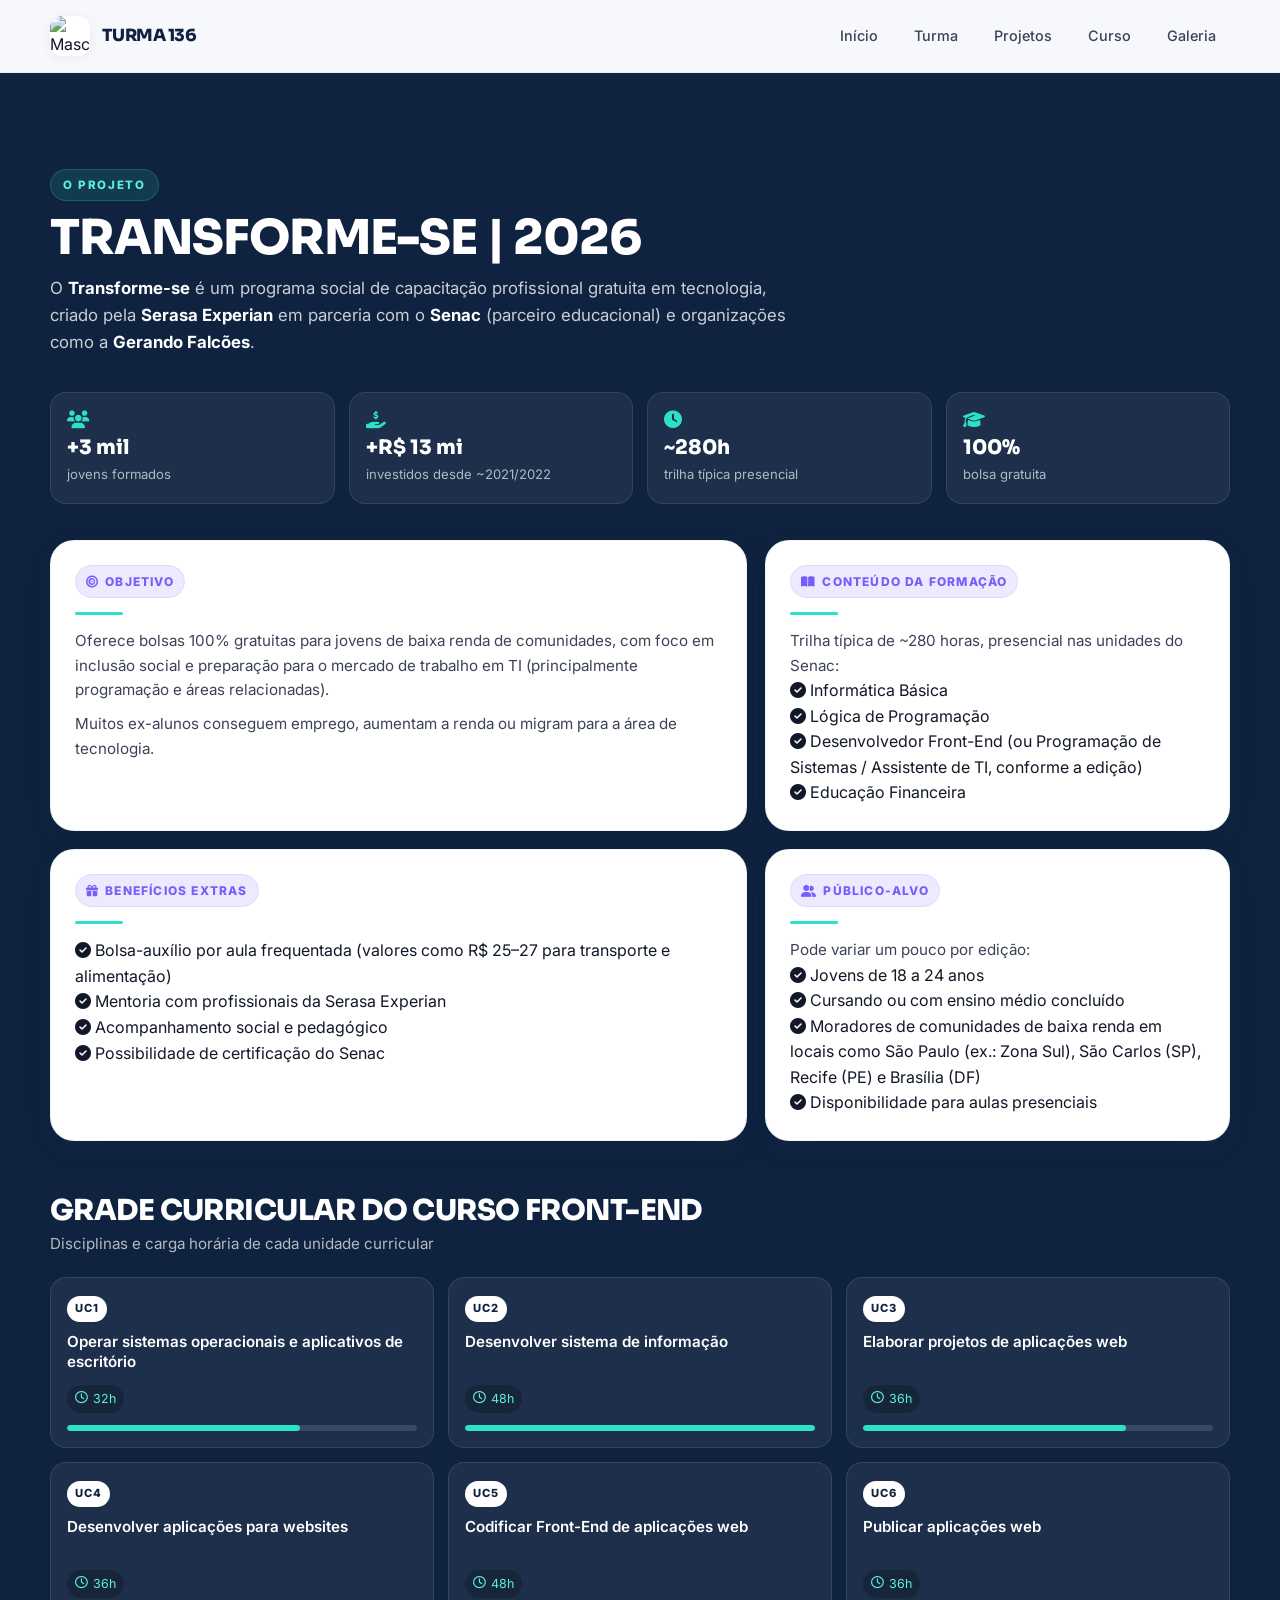
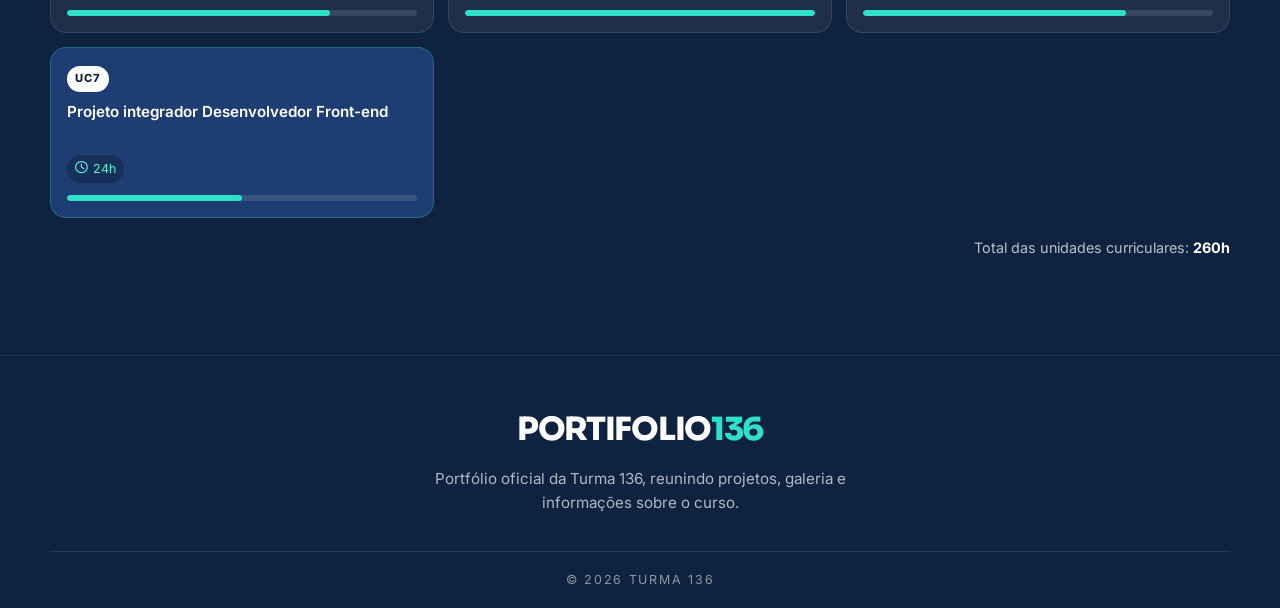
==== curso.html @ 9f175023 "Ajustando os html`s" ====
<!DOCTYPE html>
<html lang="pt-br">

<head>
  <meta charset="UTF-8">
  <meta name="viewport" content="width=device-width, initial-scale=1.0">
  <link rel="stylesheet" href="https://cdnjs.cloudflare.com/ajax/libs/font-awesome/6.4.0/css/all.min.css">
  <link rel="icon" type="image/png" href="assents/imagens/SharkImage.png">
  <link rel="stylesheet" href="style/style.css">
  <link rel="stylesheet" href="style/header.css">
  <link rel="stylesheet" href="style/curso.css">
  <link rel="stylesheet" href="style/footer.css">
  <title>Portfólio | Turma 136 - Curso</title>
</head>

<body>
  <header class="header">
    <div class="container nav">
      <a href="index.html" class="brand">
        <img src="assents/imagens/SharkImage.png" alt="Mascote Tubarão da turma">
        <div>
          <strong>Turma 136</strong>
        </div>
      </a>
      <nav>
        <a href="index.html">Início</a>
        <a href="turma.html">Turma</a>
        <a href="#projetos">Projetos</a>
        <a href="curso.html">Curso</a>
        <a href="galeria.html">Galeria</a>
      </nav>
    </div>
  </header>

  <main>

    <section id="curso" class="curso">
      <div class="curso-wrap">

        <div class="curso-header">
          <span class="curso-tag">O PROJETO</span>
          <h2 class="curso-titulo">Transforme-se | 2026</h2>
          <p class="curso-intro">
            O <strong>Transforme-se</strong> é um programa social de capacitação profissional gratuita em tecnologia,
            criado pela <strong>Serasa Experian</strong> em parceria com o <strong>Senac</strong> (parceiro
            educacional)
            e organizações como a <strong>Gerando Falcões</strong>.
          </p>
        </div>

        <!-- Números do programa -->
        <div class="curso-stats">
          <div class="stat-card">
            <i class="fa-solid fa-users"></i>
            <strong>+3 mil</strong>
            <span>jovens formados</span>
          </div>
          <div class="stat-card">
            <i class="fa-solid fa-hand-holding-dollar"></i>
            <strong>+R$ 13 mi</strong>
            <span>investidos desde ~2021/2022</span>
          </div>
          <div class="stat-card">
            <i class="fa-solid fa-clock"></i>
            <strong>~280h</strong>
            <span>trilha típica presencial</span>
          </div>
          <div class="stat-card">
            <i class="fa-solid fa-graduation-cap"></i>
            <strong>100%</strong>
            <span>bolsa gratuita</span>
          </div>
        </div>

        <!-- Características -->
        <div class="curso-info">

          <div class="info-card">
            <span class="info-tag"><i class="fa-solid fa-bullseye"></i> Objetivo</span>
            <div class="divider"></div>
            <p>
              Oferece bolsas 100% gratuitas para jovens de baixa renda de comunidades, com foco em inclusão social e
              preparação para o mercado de trabalho em TI (principalmente programação e áreas relacionadas).
            </p>
            <p>
              Muitos ex-alunos conseguem emprego, aumentam a renda ou migram para a área de tecnologia.
            </p>
          </div>

          <div class="info-card">
            <span class="info-tag"><i class="fa-solid fa-book-open"></i> Conteúdo da formação</span>
            <div class="divider"></div>
            <p>Trilha típica de ~280 horas, presencial nas unidades do Senac:</p>
            <ul class="info-list">
              <li><i class="fa-solid fa-circle-check"></i> Informática Básica</li>
              <li><i class="fa-solid fa-circle-check"></i> Lógica de Programação</li>
              <li><i class="fa-solid fa-circle-check"></i> Desenvolvedor Front-End (ou Programação de Sistemas /
                Assistente de TI, conforme a edição)</li>
              <li><i class="fa-solid fa-circle-check"></i> Educação Financeira</li>
            </ul>
          </div>

          <div class="info-card">
            <span class="info-tag"><i class="fa-solid fa-gift"></i> Benefícios extras</span>
            <div class="divider"></div>
            <ul class="info-list">
              <li><i class="fa-solid fa-circle-check"></i> Bolsa-auxílio por aula frequentada (valores como R$ 25–27
                para transporte e alimentação)</li>
              <li><i class="fa-solid fa-circle-check"></i> Mentoria com profissionais da Serasa Experian</li>
              <li><i class="fa-solid fa-circle-check"></i> Acompanhamento social e pedagógico</li>
              <li><i class="fa-solid fa-circle-check"></i> Possibilidade de certificação do Senac</li>
            </ul>
          </div>

          <div class="info-card">
            <span class="info-tag"><i class="fa-solid fa-user-group"></i> Público-alvo</span>
            <div class="divider"></div>
            <p>Pode variar um pouco por edição:</p>
            <ul class="info-list">
              <li><i class="fa-solid fa-circle-check"></i> Jovens de 18 a 24 anos</li>
              <li><i class="fa-solid fa-circle-check"></i> Cursando ou com ensino médio concluído</li>
              <li><i class="fa-solid fa-circle-check"></i> Moradores de comunidades de baixa renda em locais como São
                Paulo (ex.: Zona Sul), São Carlos (SP), Recife (PE) e Brasília (DF)</li>
              <li><i class="fa-solid fa-circle-check"></i> Disponibilidade para aulas presenciais</li>
            </ul>
          </div>

        </div>

        <!-- Grade curricular -->
        <h3 class="grade-titulo">Grade Curricular do Curso Front-End</h3>
        <p class="grade-sub">Disciplinas e carga horária de cada unidade curricular</p>

        <div class="grade-grid">
          <div class="uc-card">
            <span class="uc-num">UC1</span>
            <h4 class="uc-nome">Operar sistemas operacionais e aplicativos de escritório</h4>
            <div class="uc-horas"><i class="fa-regular fa-clock"></i> 32h</div>
            <div class="uc-barra"><span style="--w: 66.6%"></span></div>
          </div>

          <div class="uc-card">
            <span class="uc-num">UC2</span>
            <h4 class="uc-nome">Desenvolver sistema de informação</h4>
            <div class="uc-horas"><i class="fa-regular fa-clock"></i> 48h</div>
            <div class="uc-barra"><span style="--w: 100%"></span></div>
          </div>

          <div class="uc-card">
            <span class="uc-num">UC3</span>
            <h4 class="uc-nome">Elaborar projetos de aplicações web</h4>
            <div class="uc-horas"><i class="fa-regular fa-clock"></i> 36h</div>
            <div class="uc-barra"><span style="--w: 75%"></span></div>
          </div>

          <div class="uc-card">
            <span class="uc-num">UC4</span>
            <h4 class="uc-nome">Desenvolver aplicações para websites</h4>
            <div class="uc-horas"><i class="fa-regular fa-clock"></i> 36h</div>
            <div class="uc-barra"><span style="--w: 75%"></span></div>
          </div>

          <div class="uc-card">
            <span class="uc-num">UC5</span>
            <h4 class="uc-nome">Codificar Front-End de aplicações web</h4>
            <div class="uc-horas"><i class="fa-regular fa-clock"></i> 48h</div>
            <div class="uc-barra"><span style="--w: 100%"></span></div>
          </div>

          <div class="uc-card">
            <span class="uc-num">UC6</span>
            <h4 class="uc-nome">Publicar aplicações web</h4>
            <div class="uc-horas"><i class="fa-regular fa-clock"></i> 36h</div>
            <div class="uc-barra"><span style="--w: 75%"></span></div>
          </div>

          <div class="uc-card destaque">
            <span class="uc-num">UC7</span>
            <h4 class="uc-nome">Projeto integrador Desenvolvedor Front-end</h4>
            <div class="uc-horas"><i class="fa-regular fa-clock"></i> 24h</div>
            <div class="uc-barra"><span style="--w: 50%"></span></div>
          </div>
        </div>

        <p class="grade-total">Total das unidades curriculares: <strong>260h</strong></p>

      </div>
    </section>
  </main>

  <section class="footer-section">
    <footer class="footer">
      <div class="footer-container">
        <div class="footer-content">
          <div class="footer-brand">
            <div class="logo-container">
              <span class="logo">Portifolio<span class="logo-accent">136</span></span>
            </div>
            <p class="description">
              Portfólio oficial da Turma 136, reunindo projetos, galeria e informações sobre o curso.
            </p>
          </div>
        </div>
      </div>
      <div class="footer-bottom">
        <p>&copy; 2026 TURMA 136</p>
      </div>
    </footer>
  </section>


</body>

</html>
---- style/style.css ----
@import url('https://fonts.googleapis.com/css2?family=Inter:wght@400;500;600;700;800&family=Sora:wght@600;700;800&display=swap');

:root {
  --blue-900: #0F2340;
  --blue-800: #16325E;
  --blue-700: #1E3D73;
  --blue-50: #EEF2FB;

  --cyan-400: #2DE0C8;
  --cyan-300: #5CF0DB;
  --cyan-50: #E6FCF8;

  --purple-600: #7A5CFA;
  --purple-500: #8B75FF;
  --purple-50: #EDE9FF;

  --white: #FFFFFF;
  --off-white: #F7F8FC;
  --gray-100: #F1F2F6;
  --gray-200: #E6E8EF;
  --gray-400: #9AA0B3;
  --gray-700: #3C4359;
  --gray-900: #111827;

  --radius-lg: 24px;
  --radius-md: 16px;
  --radius-pill: 999px;

  --shadow-sm: 0 2px 12px rgba(15, 35, 64, 0.06);
  --shadow-md: 0 8px 30px rgba(15, 35, 64, 0.10);
  --shadow-glow: 0 0 0 1px rgba(122, 92, 250, 0.08), 0 12px 40px rgba(45, 224, 200, 0.15);

  --max-w: 1180px;
  --header-h: 72px;
}

*,
*::before,
*::after {
  box-sizing: border-box;
}

* {
  margin: 0;
  padding: 0;
}

html {
  scroll-behavior: smooth;
}

body {
  font-family: 'Inter', system-ui, -apple-system, Segoe UI, Roboto, sans-serif;
  background: var(--off-white);
  color: var(--gray-900);
  line-height: 1.6;
  -webkit-font-smoothing: antialiased;
  text-rendering: optimizeLegibility;
}

img {
  display: block;
  max-width: 100%;
}

a {
  color: inherit;
  text-decoration: none;
}

ul {
  list-style: none;
}

::selection {
  background: var(--cyan-400);
  color: var(--blue-900);
}

.container {
  width: min(calc(100% - 48px), var(--max-w));
  margin-inline: auto;
}

::-webkit-scrollbar {
  width: 10px;
  height: 10px;
}

::-webkit-scrollbar-thumb {
  background: var(--blue-800);
  border-radius: 999px;
  border: 2px solid var(--off-white);
}

::-webkit-scrollbar-track {
  background: var(--off-white);
}

h1,
h2,
h3 {
  font-family: 'Sora', 'Inter', sans-serif;
  letter-spacing: -0.02em;
  line-height: 0.95;
  text-wrap: balance;
}

.divider {
  width: 48px;
  height: 3px;
  border-radius: 999px;
  background: var(--cyan-400);
  margin: 16px auto;
}

.btn {
  display: inline-flex;
  align-items: center;
  justify-content: center;
  gap: 8px;
  padding: 14px 22px;
  border-radius: var(--radius-pill);
  font-weight: 600;
  font-size: 0.95rem;
  letter-spacing: -0.01em;
  transition: transform .18s ease, background .2s ease, color .2s ease, box-shadow .2s ease;
  border: 1.5px solid transparent;
}

.btn:active {
  transform: scale(.98);
}

.btn.primary {
  background: var(--blue-900);
  color: var(--white);
  box-shadow: var(--shadow-sm);
}

.btn.primary:hover {
  background: var(--blue-800);
  box-shadow: var(--shadow-md);
  transform: translateY(-1px);
}

.btn.secondary {
  background: var(--white);
  color: var(--blue-900);
  border-color: var(--gray-200);
}

.btn.secondary:hover {
  border-color: var(--purple-600);
  color: var(--purple-600);
  transform: translateY(-1px);
}

@media (prefers-reduced-motion: no-preference) {

  .hero-text,
  .mascot-area,
  .professora-card,
  .profile-card,
  .uc-card,
  .galeria-item {
    animation: rise .6s ease both;
  }

  .profile-card:nth-child(2) {
    animation-delay: .04s;
  }

  .profile-card:nth-child(3) {
    animation-delay: .08s;
  }

  .profile-card:nth-child(4) {
    animation-delay: .12s;
  }
}

@keyframes rise {
  from {
    opacity: 0;
    transform: translateY(12px);
  }

  to {
    opacity: 1;
    transform: translateY(0);
  }
}
---- style/header.css ----
/* Header - limpo, sticky com blur, inspirado no segundo ref (JADE TAN) */
.header {
    position: sticky;
    top: 0;
    z-index: 50;
    background: rgba(247, 248, 252, 0.78);
    backdrop-filter: blur(14px) saturate(1.2);
    -webkit-backdrop-filter: blur(14px) saturate(1.2);
    border-bottom: 1px solid rgba(15, 35, 64, 0.06);
}

.header .nav {
    height: var(--header-h);
    display: flex;
    align-items: center;
    justify-content: space-between;
    gap: 24px;
}

.brand {
    display: flex;
    align-items: center;
    gap: 12px;
}

.brand img {
    width: 40px;
    height: 40px;
    object-fit: contain;
    border-radius: 12px;
    background: var(--white);
    box-shadow: var(--shadow-sm);
}

.brand strong {
    font-family: 'Sora', sans-serif;
    font-weight: 800;
    font-size: 1.05rem;
    letter-spacing: -0.03em;
    color: var(--blue-900);
    text-transform: uppercase;
}

.header nav {
    display: flex;
    align-items: center;
    gap: 8px;
}

.header nav a {
    position: relative;
    padding: 8px 14px;
    border-radius: var(--radius-pill);
    font-size: 0.9rem;
    font-weight: 500;
    color: var(--gray-700);
    transition: color .2s ease, background .2s ease;
}

.header nav a::after {
    content: "";
    position: absolute;
    left: 14px;
    right: 14px;
    bottom: 6px;
    height: 2px;
    border-radius: 999px;
    background: var(--cyan-400);
    transform: scaleX(0);
    transform-origin: left;
    transition: transform .25s ease;
}

.header nav a:hover {
    color: var(--blue-900);
    background: var(--white);
}

.header nav a:hover::after {
    transform: scaleX(1);
}

@media (max-width: 820px) {
    .header .nav {
        height: 64px;
    }

    .header nav {
        gap: 2px;
    }

    .header nav a {
        padding: 8px 10px;
        font-size: 0.84rem;
    }

    .brand strong {
        font-size: .95rem;
    }
}

@media (max-width: 560px) {
    .header nav {
        display: none;
    }
}
---- style/curso.css ----
.curso {
  background: var(--blue-900);
  color: var(--white);
  padding: clamp(56px, 8vw, 96px) 0;
  position: relative;
  overflow: hidden;
}

.curso::before {
  content: "";
  position: absolute;
  inset: -120px -200px auto auto;
  width: 560px;
  height: 560px;
  display: none;
}

.curso-wrap {
  width: min(calc(100% - 48px), var(--max-w));
  margin: 0 auto;
  position: relative;
}

.curso-header {
  max-width: 760px;
}

.curso-tag {
  display: inline-flex;
  padding: 6px 12px;
  border-radius: var(--radius-pill);
  background: rgba(45, 224, 200, .12);
  border: 1px solid rgba(45, 224, 200, .22);
  color: var(--cyan-300);
  font-size: .72rem;
  font-weight: 800;
  letter-spacing: .14em;
  text-transform: uppercase;
}

.curso-titulo {
  margin-top: 14px;
  font-size: clamp(2rem, 4.5vw, 3rem);
  font-weight: 800;
  text-transform: uppercase;
  line-height: .95;
}

.curso-intro {
  margin-top: 14px;
  color: rgba(255, 255, 255, .78);
  font-size: 1.05rem;
  line-height: 1.6;
}

.curso-intro strong {
  color: var(--white);
}

.curso-stats {
  margin-top: 36px;
  display: grid;
  grid-template-columns: repeat(4, minmax(0, 1fr));
  gap: 14px;
}

.stat-card {
  background: rgba(255, 255, 255, .06);
  border: 1px solid rgba(255, 255, 255, .10);
  border-radius: var(--radius-md);
  padding: 18px 16px;
  backdrop-filter: blur(6px);
}

.stat-card i {
  font-size: 1.1rem;
  color: var(--cyan-400);
  margin-bottom: 10px;
  display: block;
}

.stat-card strong {
  display: block;
  font-family: 'Sora', sans-serif;
  font-size: 1.25rem;
  font-weight: 800;
  line-height: 1;
}

.stat-card span {
  display: block;
  margin-top: 6px;
  font-size: .82rem;
  color: rgba(255, 255, 255, .66);
}

.curso-info {
  margin-top: 36px;
  display: grid;
  grid-template-columns: 1.2fr .8fr;
  gap: 18px;
}

.info-card,
.requisitos-card {
  background: var(--white);
  color: var(--gray-900);
  border-radius: var(--radius-lg);
  padding: 24px;
  box-shadow: var(--shadow-md);
  border: 1px solid rgba(15, 35, 64, .06);
}

.info-tag,
.requisitos-tag {
  display: inline-flex;
  align-items: center;
  gap: 6px;
  font-size: .75rem;
  font-weight: 800;
  letter-spacing: .10em;
  text-transform: uppercase;
  color: var(--purple-600);
  background: var(--purple-50);
  border: 1px solid #E0D9FF;
  padding: 6px 10px;
  border-radius: var(--radius-pill);
}

.info-card .divider,
.requisitos-card .divider {
  margin: 14px 0 14px 0;
}

.info-card p {
  color: var(--gray-700);
  font-size: .95rem;
}

.info-card p+p {
  margin-top: 10px;
}

.requisitos-card ul {
  margin-top: 8px;
  display: grid;
  gap: 10px;
}

.requisitos-card li {
  display: flex;
  gap: 10px;
  align-items: flex-start;
  font-size: .92rem;
  color: var(--gray-700);
}

.requisitos-card li i {
  color: var(--cyan-400);
  margin-top: 3px;
}

.grade-titulo {
  margin-top: 56px;
  font-size: clamp(1.4rem, 3vw, 1.8rem);
  font-weight: 800;
  text-transform: uppercase;
}

.grade-sub {
  margin-top: 8px;
  color: rgba(255, 255, 255, .68);
  font-size: .95rem;
}

.grade-grid {
  margin-top: 20px;
  display: grid;
  grid-template-columns: repeat(3, minmax(0, 1fr));
  gap: 14px;
}

.uc-card {
  background: rgba(255, 255, 255, .06);
  border: 1px solid rgba(255, 255, 255, .10);
  border-radius: var(--radius-md);
  padding: 16px;
  transition: transform .2s ease, background .2s ease;
}

.uc-card:hover {
  transform: translateY(-2px);
  background: rgba(255, 255, 255, .09);
}

.uc-card.destaque {
  background: var(--blue-700);
  border-color: rgba(45, 224, 200, .28);
}

.uc-num {
  display: inline-flex;
  padding: 4px 8px;
  border-radius: 999px;
  font-size: .70rem;
  font-weight: 800;
  letter-spacing: .08em;
  background: var(--white);
  color: var(--blue-900);
}

.uc-nome {
  margin-top: 10px;
  font-size: .95rem;
  font-weight: 600;
  line-height: 1.35;
  min-height: 2.7em;
}

.uc-horas {
  margin-top: 12px;
  display: inline-flex;
  align-items: center;
  gap: 6px;
  font-size: .78rem;
  color: var(--cyan-300);
  background: rgba(0, 0, 0, .22);
  padding: 4px 8px;
  border-radius: 999px;
}

.uc-barra {
  margin-top: 12px;
  height: 6px;
  background: rgba(255, 255, 255, .12);
  border-radius: 999px;
  overflow: hidden;
}

.uc-barra span {
  display: block;
  height: 100%;
  width: var(--w);
  background: var(--cyan-400);
  border-radius: 999px;
}

.grade-total {
  margin-top: 18px;
  text-align: right;
  color: rgba(255, 255, 255, .72);
  font-size: .9rem;
}

.grade-total strong {
  color: var(--white);
}

@media (max-width: 960px) {
  .curso-stats {
    grid-template-columns: repeat(2, 1fr);
  }

  .curso-info {
    grid-template-columns: 1fr;
  }

  .grade-grid {
    grid-template-columns: repeat(2, 1fr);
  }
}

@media (max-width: 560px) {
  .grade-grid {
    grid-template-columns: 1fr;
  }
}
---- style/footer.css ----
.footer-section {
    background: var(--blue-900);
    color: var(--white);
    padding-top: 48px;
    border-top: 1px solid rgba(255, 255, 255, .08);
}

.footer {
    width: min(calc(100% - 48px), var(--max-w));
    margin: 0 auto;
}

.footer-container {
    display: grid;
    place-items: center;
    text-align: center;
    padding-bottom: 36px;
}

.logo-container .logo {
    font-family: 'Sora', sans-serif;
    font-weight: 800;
    font-size: clamp(1.6rem, 3vw, 2rem);
    letter-spacing: -0.04em;
    text-transform: uppercase;
}

.logo-accent {
    color: var(--cyan-400);
}

.footer .description {
    margin-top: 12px;
    max-width: 48ch;
    color: rgba(255, 255, 255, .68);
    font-size: .95rem;
}

.footer-bottom {
    border-top: 1px solid rgba(255, 255, 255, .10);
    padding: 18px 0;
    text-align: center;
    font-size: .78rem;
    letter-spacing: .14em;
    text-transform: uppercase;
    color: rgba(255, 255, 255, .52);
}
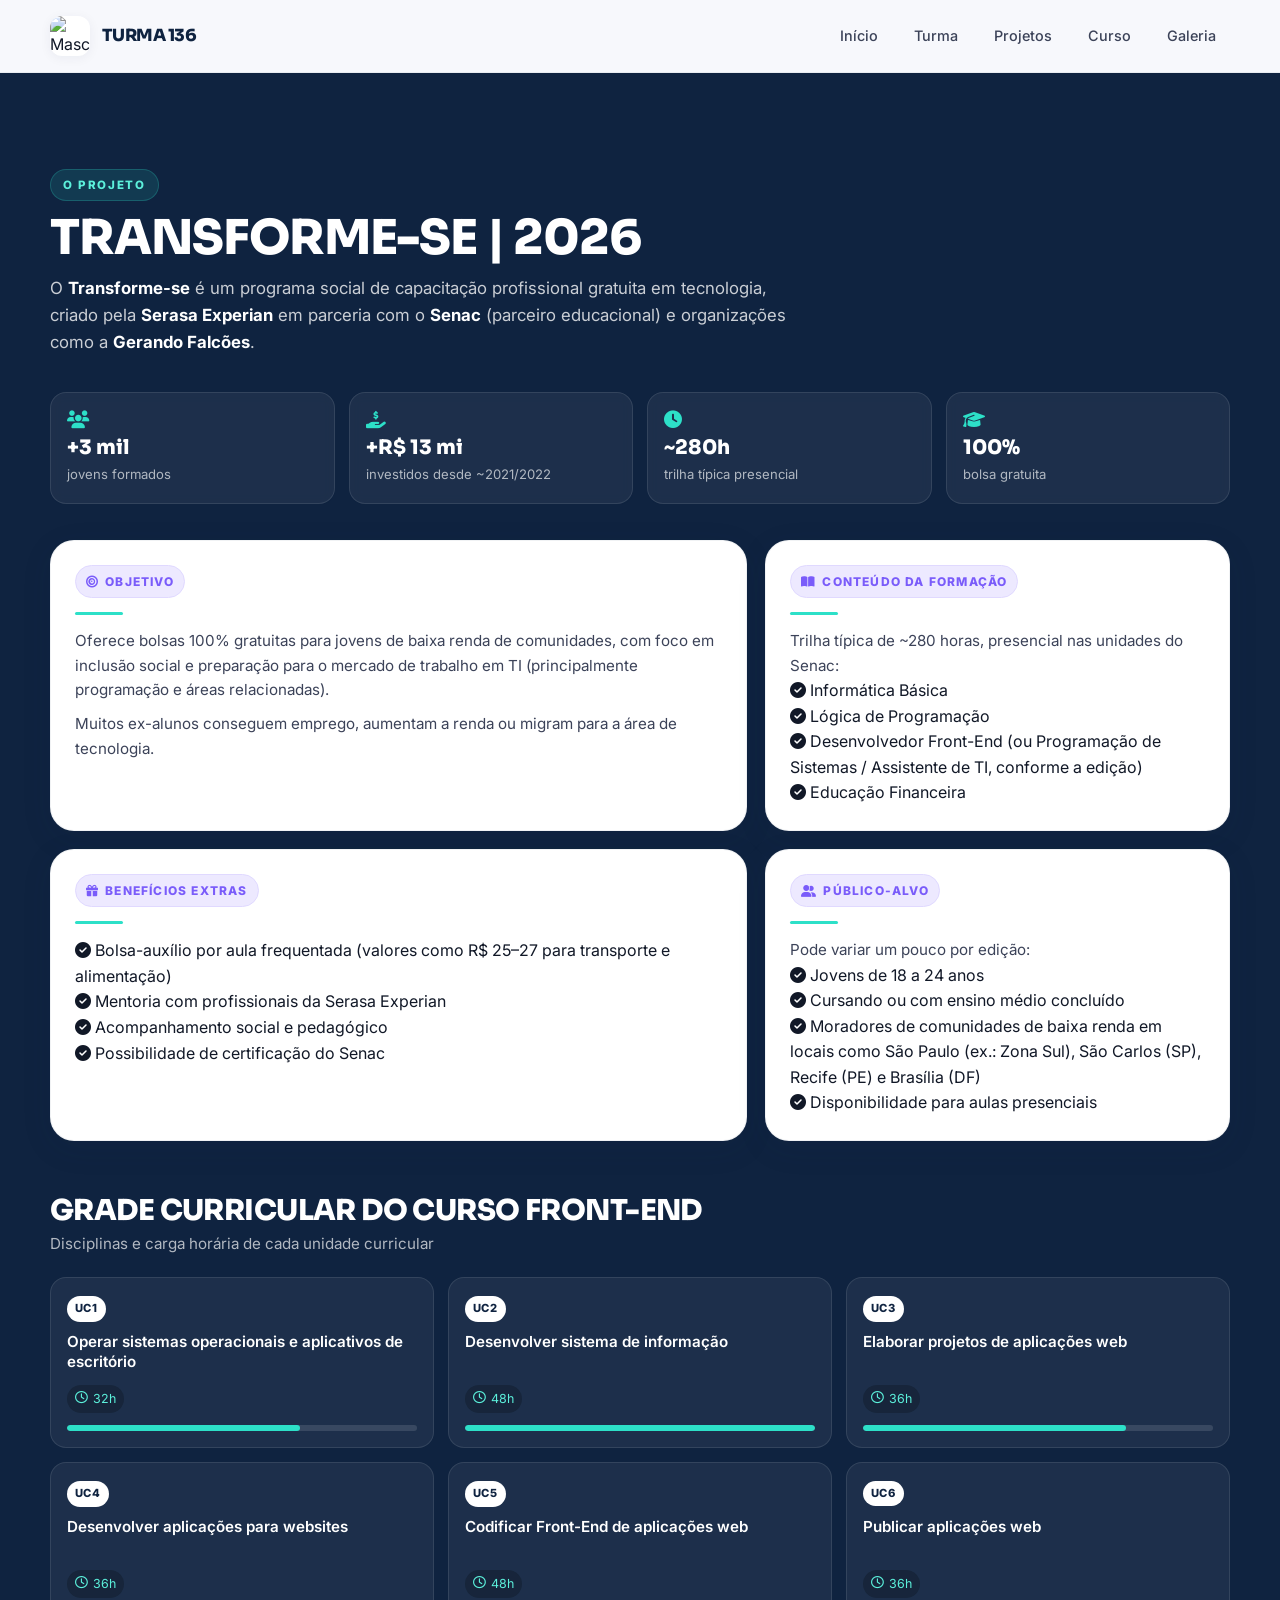
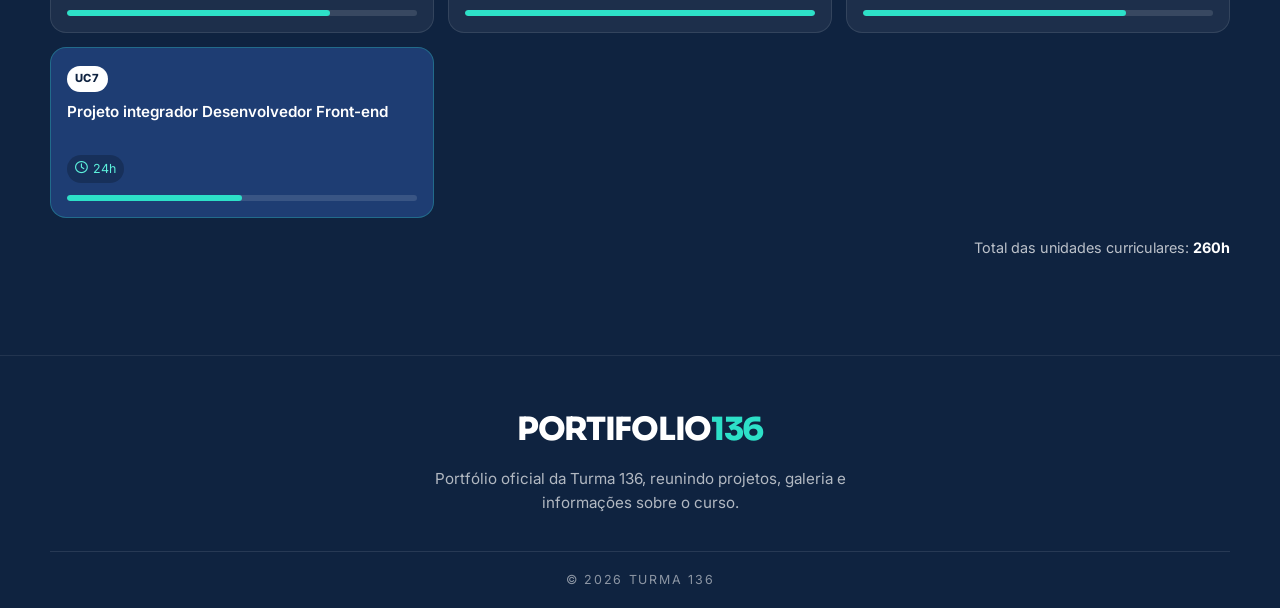
==== commit a8486514: "Melhorando o responsivo da NavBar" ====
--- a/curso.html
+++ b/curso.html
@@ -22,13 +22,14 @@
           <strong>Turma 136</strong>
         </div>
       </a>
-      <nav>
+      <nav id="mainNav">
         <a href="index.html">Início</a>
         <a href="turma.html">Turma</a>
-        <a href="#projetos">Projetos</a>
+        <a href="projetos.html">Projetos</a>
         <a href="curso.html">Curso</a>
         <a href="galeria.html">Galeria</a>
       </nav>
+      <button class="menu-toggle" id="menuToggle" aria-label="Abrir menu"><i class="fa-solid fa-bars"></i></button>
     </div>
   </header>
 
@@ -209,6 +210,7 @@
   </section>
 
 
+  <script src="script/script.js"></script>
 </body>
 
 </html>
--- a/style/header.css
+++ b/style/header.css
@@ -1,12 +1,12 @@
-/* Header - limpo, sticky com blur, inspirado no segundo ref (JADE TAN) */
+/* Header - com menu hamburguer mobile corrigido, sem degradê */
 .header {
     position: sticky;
     top: 0;
     z-index: 50;
-    background: rgba(247, 248, 252, 0.78);
+    background: rgba(247, 248, 252, 0.92);
     backdrop-filter: blur(14px) saturate(1.2);
     -webkit-backdrop-filter: blur(14px) saturate(1.2);
-    border-bottom: 1px solid rgba(15, 35, 64, 0.06);
+    border-bottom: 1px solid rgba(15, 35, 64, 0.06)
 }
 
 .header .nav {
@@ -15,12 +15,13 @@
     align-items: center;
     justify-content: space-between;
     gap: 24px;
+    position: relative
 }
 
 .brand {
     display: flex;
     align-items: center;
-    gap: 12px;
+    gap: 12px
 }
 
 .brand img {
@@ -29,7 +30,7 @@
     object-fit: contain;
     border-radius: 12px;
     background: var(--white);
-    box-shadow: var(--shadow-sm);
+    box-shadow: var(--shadow-sm)
 }
 
 .brand strong {
@@ -38,23 +39,23 @@
     font-size: 1.05rem;
     letter-spacing: -0.03em;
     color: var(--blue-900);
-    text-transform: uppercase;
+    text-transform: uppercase
 }
 
 .header nav {
     display: flex;
     align-items: center;
-    gap: 8px;
+    gap: 8px
 }
 
 .header nav a {
     position: relative;
     padding: 8px 14px;
     border-radius: var(--radius-pill);
-    font-size: 0.9rem;
+    font-size: .9rem;
     font-weight: 500;
     color: var(--gray-700);
-    transition: color .2s ease, background .2s ease;
+    transition: color .2s ease, background .2s ease
 }
 
 .header nav a::after {
@@ -68,39 +69,104 @@
     background: var(--cyan-400);
     transform: scaleX(0);
     transform-origin: left;
-    transition: transform .25s ease;
+    transition: transform .25s ease
 }
 
 .header nav a:hover {
     color: var(--blue-900);
-    background: var(--white);
+    background: var(--white)
 }
 
 .header nav a:hover::after {
-    transform: scaleX(1);
+    transform: scaleX(1)
 }
 
-@media (max-width: 820px) {
+.menu-toggle {
+    display: none;
+    width: 44px;
+    height: 44px;
+    border-radius: 12px;
+    border: 1px solid var(--gray-200);
+    background: var(--white);
+    color: var(--blue-900);
+    align-items: center;
+    justify-content: center;
+    cursor: pointer;
+    transition: all .2s ease
+}
+
+.menu-toggle:hover {
+    background: var(--blue-900);
+    color: var(--white);
+    border-color: var(--blue-900)
+}
+
+.menu-toggle i {
+    font-size: 1.1rem
+}
+
+@media (max-width:820px) {
     .header .nav {
-        height: 64px;
+        height: 64px
     }
 
     .header nav {
-        gap: 2px;
+        gap: 2px
     }
 
     .header nav a {
         padding: 8px 10px;
-        font-size: 0.84rem;
+        font-size: .84rem
     }
 
     .brand strong {
-        font-size: .95rem;
+        font-size: .95rem
     }
 }
 
-@media (max-width: 560px) {
+@media (max-width:680px) {
+    .menu-toggle {
+        display: inline-flex
+    }
+
     .header nav {
-        display: none;
+        position: absolute;
+        top: calc(100% + 8px);
+        left: 0;
+        right: 0;
+        background: var(--white);
+        border: 1px solid var(--gray-100);
+        border-radius: var(--radius-lg);
+        box-shadow: var(--shadow-md);
+        flex-direction: column;
+        align-items: stretch;
+        padding: 8px;
+        gap: 4px;
+        opacity: 0;
+        visibility: hidden;
+        transform: translateY(-8px);
+        transition: all .22s ease;
+        pointer-events: none
+    }
+
+    .header nav.open {
+        opacity: 1;
+        visibility: visible;
+        transform: translateY(0);
+        pointer-events: auto
+    }
+
+    .header nav a {
+        padding: 14px 16px;
+        border-radius: 12px;
+        font-size: .95rem
+    }
+
+    .header nav a::after {
+        display: none
+    }
+
+    .header nav a:hover {
+        background: var(--blue-50)
     }
 }
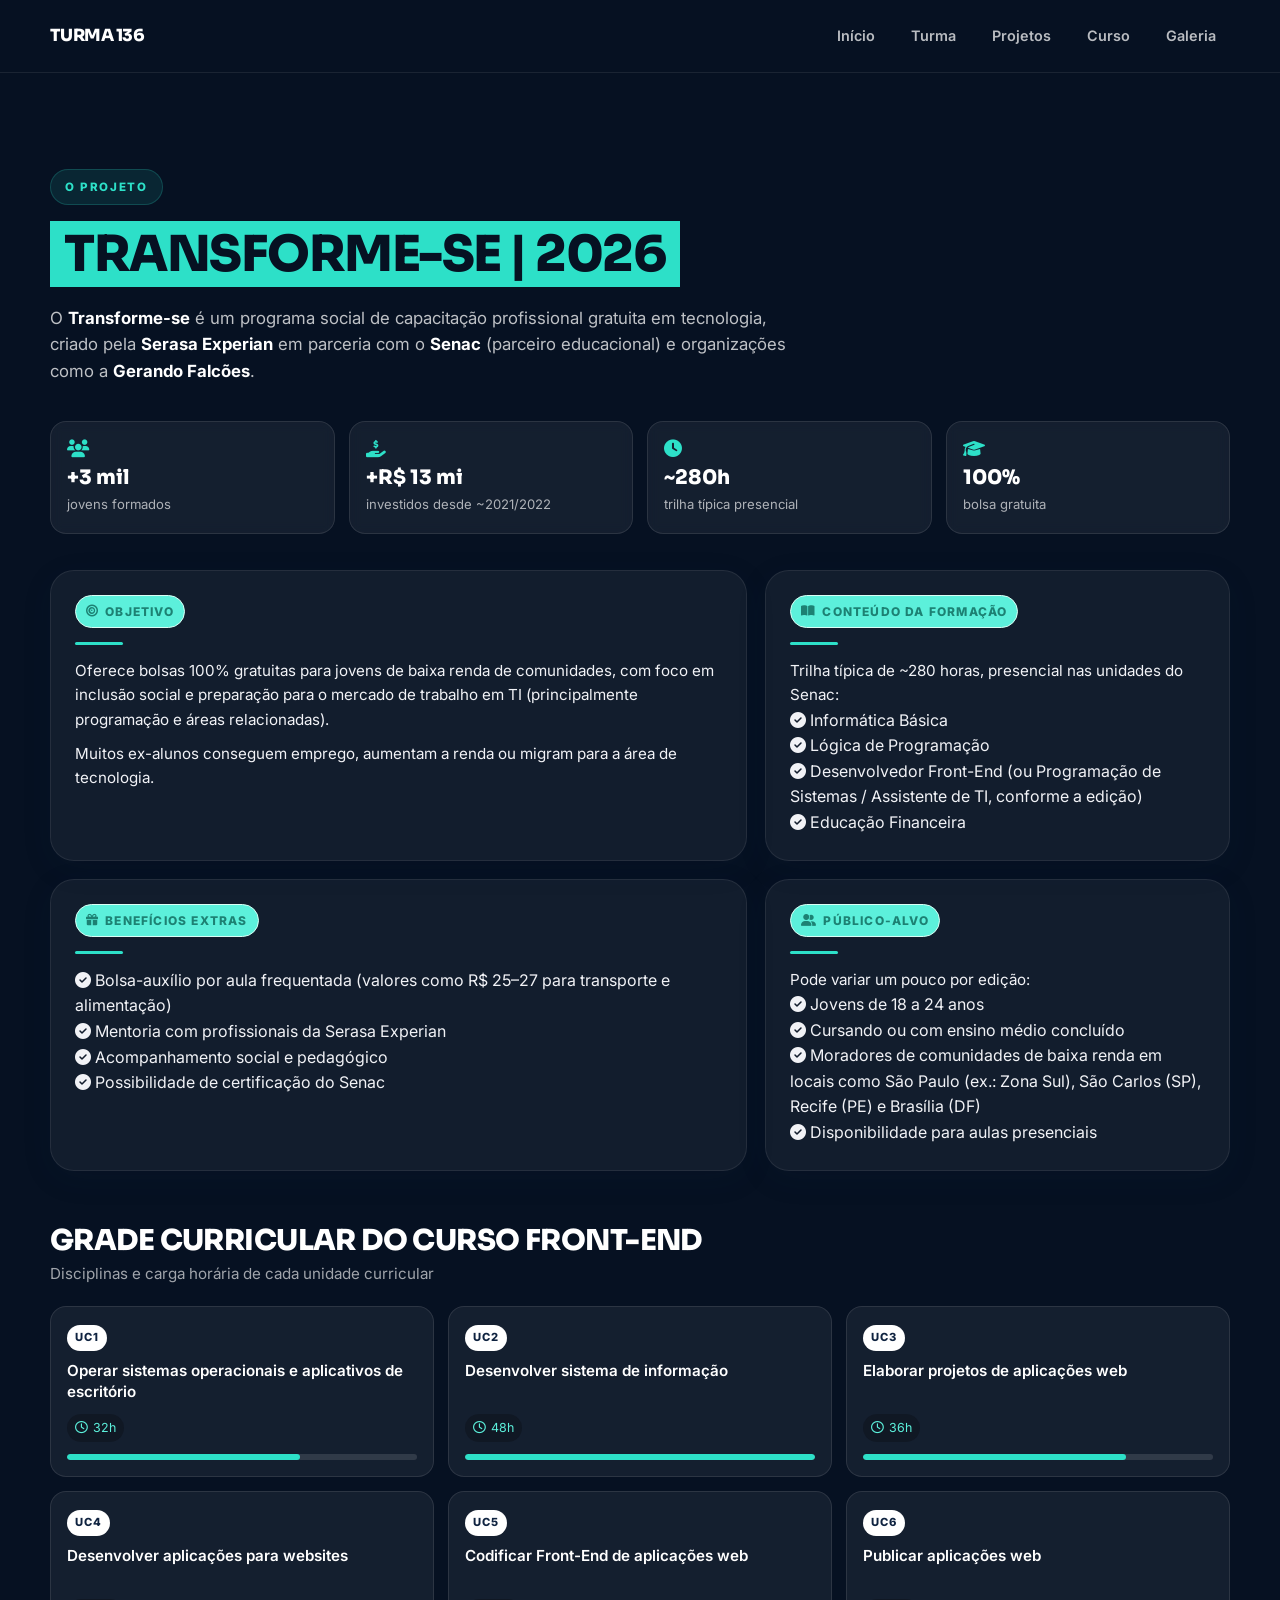
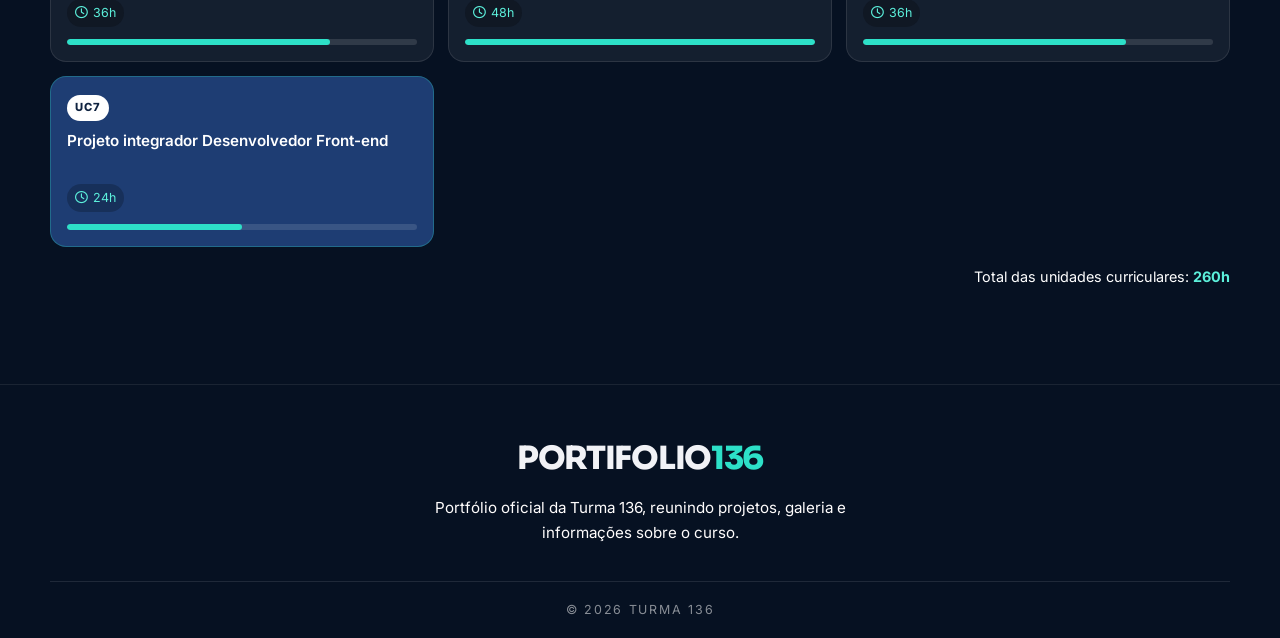
==== commit 6a5e5cc8: "Style: Mudando a paleta de cores: 1" ====
--- a/curso.html
+++ b/curso.html
@@ -17,7 +17,6 @@
   <header class="header">
     <div class="container nav">
       <a href="index.html" class="brand">
-        <img src="assents/imagens/SharkImage.png" alt="Mascote Tubarão da turma">
         <div>
           <strong>Turma 136</strong>
         </div>
--- a/style/style.css
+++ b/style/style.css
@@ -1,11 +1,13 @@
 @import url('https://fonts.googleapis.com/css2?family=Inter:wght@400;500;600;700;800&family=Sora:wght@600;700;800&display=swap');
 
 :root {
+  --blue-950: #061122;
   --blue-900: #0F2340;
   --blue-800: #16325E;
   --blue-700: #1E3D73;
   --blue-50: #EEF2FB;
 
+  --cyan-600: #1d8173;
   --cyan-400: #2DE0C8;
   --cyan-300: #5CF0DB;
   --cyan-50: #E6FCF8;
--- a/style/header.css
+++ b/style/header.css
@@ -1,12 +1,11 @@
-/* Header - com menu hamburguer mobile corrigido, sem degradê */
 .header {
     position: sticky;
     top: 0;
     z-index: 50;
-    background: rgba(247, 248, 252, 0.92);
-    backdrop-filter: blur(14px) saturate(1.2);
-    -webkit-backdrop-filter: blur(14px) saturate(1.2);
-    border-bottom: 1px solid rgba(15, 35, 64, 0.06)
+    background: var(--blue-950);
+    backdrop-filter: none;
+    -webkit-backdrop-filter: none;
+    border-bottom: 1px solid rgba(255, 255, 255, 0.08)
 }
 
 .header .nav {
@@ -30,7 +29,8 @@
     object-fit: contain;
     border-radius: 12px;
     background: var(--white);
-    box-shadow: var(--shadow-sm)
+    box-shadow: 0 2px 12px rgba(0, 0, 0, 0.20);
+    padding: 2px
 }
 
 .brand strong {
@@ -38,7 +38,7 @@
     font-weight: 800;
     font-size: 1.05rem;
     letter-spacing: -0.03em;
-    color: var(--blue-900);
+    color: var(--white);
     text-transform: uppercase
 }
 
@@ -51,10 +51,10 @@
 .header nav a {
     position: relative;
     padding: 8px 14px;
-    border-radius: var(--radius-pill);
+    border-radius: 999px;
     font-size: .9rem;
-    font-weight: 500;
-    color: var(--gray-700);
+    font-weight: 600;
+    color: rgba(255, 255, 255, 0.72);
     transition: color .2s ease, background .2s ease
 }
 
@@ -73,8 +73,8 @@
 }
 
 .header nav a:hover {
-    color: var(--blue-900);
-    background: var(--white)
+    color: var(--white);
+    background: rgba(255, 255, 255, 0.08)
 }
 
 .header nav a:hover::after {
@@ -86,9 +86,9 @@
     width: 44px;
     height: 44px;
     border-radius: 12px;
-    border: 1px solid var(--gray-200);
-    background: var(--white);
-    color: var(--blue-900);
+    border: 1px solid rgba(255, 255, 255, 0.14);
+    background: rgba(255, 255, 255, 0.06);
+    color: var(--white);
     align-items: center;
     justify-content: center;
     cursor: pointer;
@@ -96,9 +96,9 @@
 }
 
 .menu-toggle:hover {
-    background: var(--blue-900);
-    color: var(--white);
-    border-color: var(--blue-900)
+    background: var(--cyan-400);
+    color: var(--blue-950);
+    border-color: var(--cyan-400)
 }
 
 .menu-toggle i {
@@ -134,10 +134,10 @@
         top: calc(100% + 8px);
         left: 0;
         right: 0;
-        background: var(--white);
-        border: 1px solid var(--gray-100);
-        border-radius: var(--radius-lg);
-        box-shadow: var(--shadow-md);
+        background: var(--blue-950);
+        border: 1px solid rgba(255, 255, 255, 0.10);
+        border-radius: 24px;
+        box-shadow: 0 8px 30px rgba(0, 0, 0, 0.30);
         flex-direction: column;
         align-items: stretch;
         padding: 8px;
@@ -159,7 +159,8 @@
     .header nav a {
         padding: 14px 16px;
         border-radius: 12px;
-        font-size: .95rem
+        font-size: .95rem;
+        color: rgba(255, 255, 255, 0.80)
     }
 
     .header nav a::after {
@@ -167,6 +168,7 @@
     }
 
     .header nav a:hover {
-        background: var(--blue-50)
+        background: rgba(255, 255, 255, 0.08);
+        color: var(--white)
     }
 }
--- a/style/curso.css
+++ b/style/curso.css
@@ -1,5 +1,5 @@
 .curso {
-  background: var(--blue-900);
+  background: var(--blue-950);
   color: var(--white);
   padding: clamp(56px, 8vw, 96px) 0;
   position: relative;
@@ -27,11 +27,11 @@
 
 .curso-tag {
   display: inline-flex;
-  padding: 6px 12px;
+  padding: 8px 14px;
   border-radius: var(--radius-pill);
-  background: rgba(45, 224, 200, .12);
-  border: 1px solid rgba(45, 224, 200, .22);
-  color: var(--cyan-300);
+  background: rgba(45, 224, 200, .10);
+  border: 1px solid rgba(45, 224, 200, .20);
+  color: var(--cyan-400);
   font-size: .72rem;
   font-weight: 800;
   letter-spacing: .14em;
@@ -39,22 +39,33 @@
 }
 
 .curso-titulo {
-  margin-top: 14px;
-  font-size: clamp(2rem, 4.5vw, 3rem);
-  font-weight: 800;
+  max-width: 860px;
+  margin-top: 16px;
+  display: block;
+  font-size: clamp(2rem, 4.5vw, 3.1rem);
+  width: fit-content;
+  font-weight: 900;
   text-transform: uppercase;
   line-height: .95;
+  letter-spacing: -0.03em;
+  background: var(--cyan-400);
+  color: var(--blue-950);
+  padding: 10px 14px 8px;
+  box-decoration-break: clone;
+  -webkit-box-decoration-break: clone;
 }
 
 .curso-intro {
-  margin-top: 14px;
-  color: rgba(255, 255, 255, .78);
+  margin-top: 18px;
+  color: rgba(255, 255, 255, .74);
   font-size: 1.05rem;
   line-height: 1.6;
+  max-width: 68ch;
 }
 
 .curso-intro strong {
   color: var(--white);
+  font-weight: 700;
 }
 
 .curso-stats {
@@ -85,6 +96,7 @@
   font-size: 1.25rem;
   font-weight: 800;
   line-height: 1;
+  color: var(--white);
 }
 
 .stat-card span {
@@ -103,12 +115,12 @@
 
 .info-card,
 .requisitos-card {
-  background: var(--white);
-  color: var(--gray-900);
+  background: rgba(255, 255, 255, .05);
+  color: var(--gray-100);
   border-radius: var(--radius-lg);
   padding: 24px;
   box-shadow: var(--shadow-md);
-  border: 1px solid rgba(15, 35, 64, .06);
+  border: 1px solid rgba(255, 255, 255, .08);
 }
 
 .info-tag,
@@ -120,9 +132,9 @@
   font-weight: 800;
   letter-spacing: .10em;
   text-transform: uppercase;
-  color: var(--purple-600);
-  background: var(--purple-50);
-  border: 1px solid #E0D9FF;
+  color: var(--cyan-600);
+  background: var(--cyan-300);
+  border: 1px solid #d9fff5;
   padding: 6px 10px;
   border-radius: var(--radius-pill);
 }
@@ -130,10 +142,11 @@
 .info-card .divider,
 .requisitos-card .divider {
   margin: 14px 0 14px 0;
+  background: var(--cyan-400);
 }
 
 .info-card p {
-  color: var(--gray-700);
+  color: var(--gray-100);
   font-size: .95rem;
 }
 
@@ -152,7 +165,7 @@
   gap: 10px;
   align-items: flex-start;
   font-size: .92rem;
-  color: var(--gray-700);
+  color: var(--gray-100);
 }
 
 .requisitos-card li i {
@@ -165,11 +178,12 @@
   font-size: clamp(1.4rem, 3vw, 1.8rem);
   font-weight: 800;
   text-transform: uppercase;
+  color: var(--white);
 }
 
 .grade-sub {
   margin-top: 8px;
-  color: rgba(255, 255, 255, .68);
+  color: rgba(255, 255, 255, .62);
   font-size: .95rem;
 }
 
@@ -215,6 +229,7 @@
   font-weight: 600;
   line-height: 1.35;
   min-height: 2.7em;
+  color: var(--white);
 }
 
 .uc-horas {
@@ -248,12 +263,12 @@
 .grade-total {
   margin-top: 18px;
   text-align: right;
-  color: rgba(255, 255, 255, .72);
+  color: rgb(255, 255, 255);
   font-size: .9rem;
 }
 
 .grade-total strong {
-  color: var(--white);
+  color: var(--cyan-300);
 }
 
 @media (max-width: 960px) {
@@ -274,4 +289,9 @@
   .grade-grid {
     grid-template-columns: 1fr;
   }
+
+  .curso-titulo {
+    font-size: clamp(1.8rem, 8vw, 2.4rem);
+    padding: 8px 10px 6px;
+  }
 }
--- a/style/footer.css
+++ b/style/footer.css
@@ -1,6 +1,6 @@
 .footer-section {
-    background: var(--blue-900);
-    color: var(--white);
+    background: var(--blue-950);
+    color: var(--gray-100);
     padding-top: 48px;
     border-top: 1px solid rgba(255, 255, 255, .08);
 }
@@ -32,7 +32,7 @@
 .footer .description {
     margin-top: 12px;
     max-width: 48ch;
-    color: rgba(255, 255, 255, .68);
+    color: rgb(255, 253, 253);
     font-size: .95rem;
 }
 
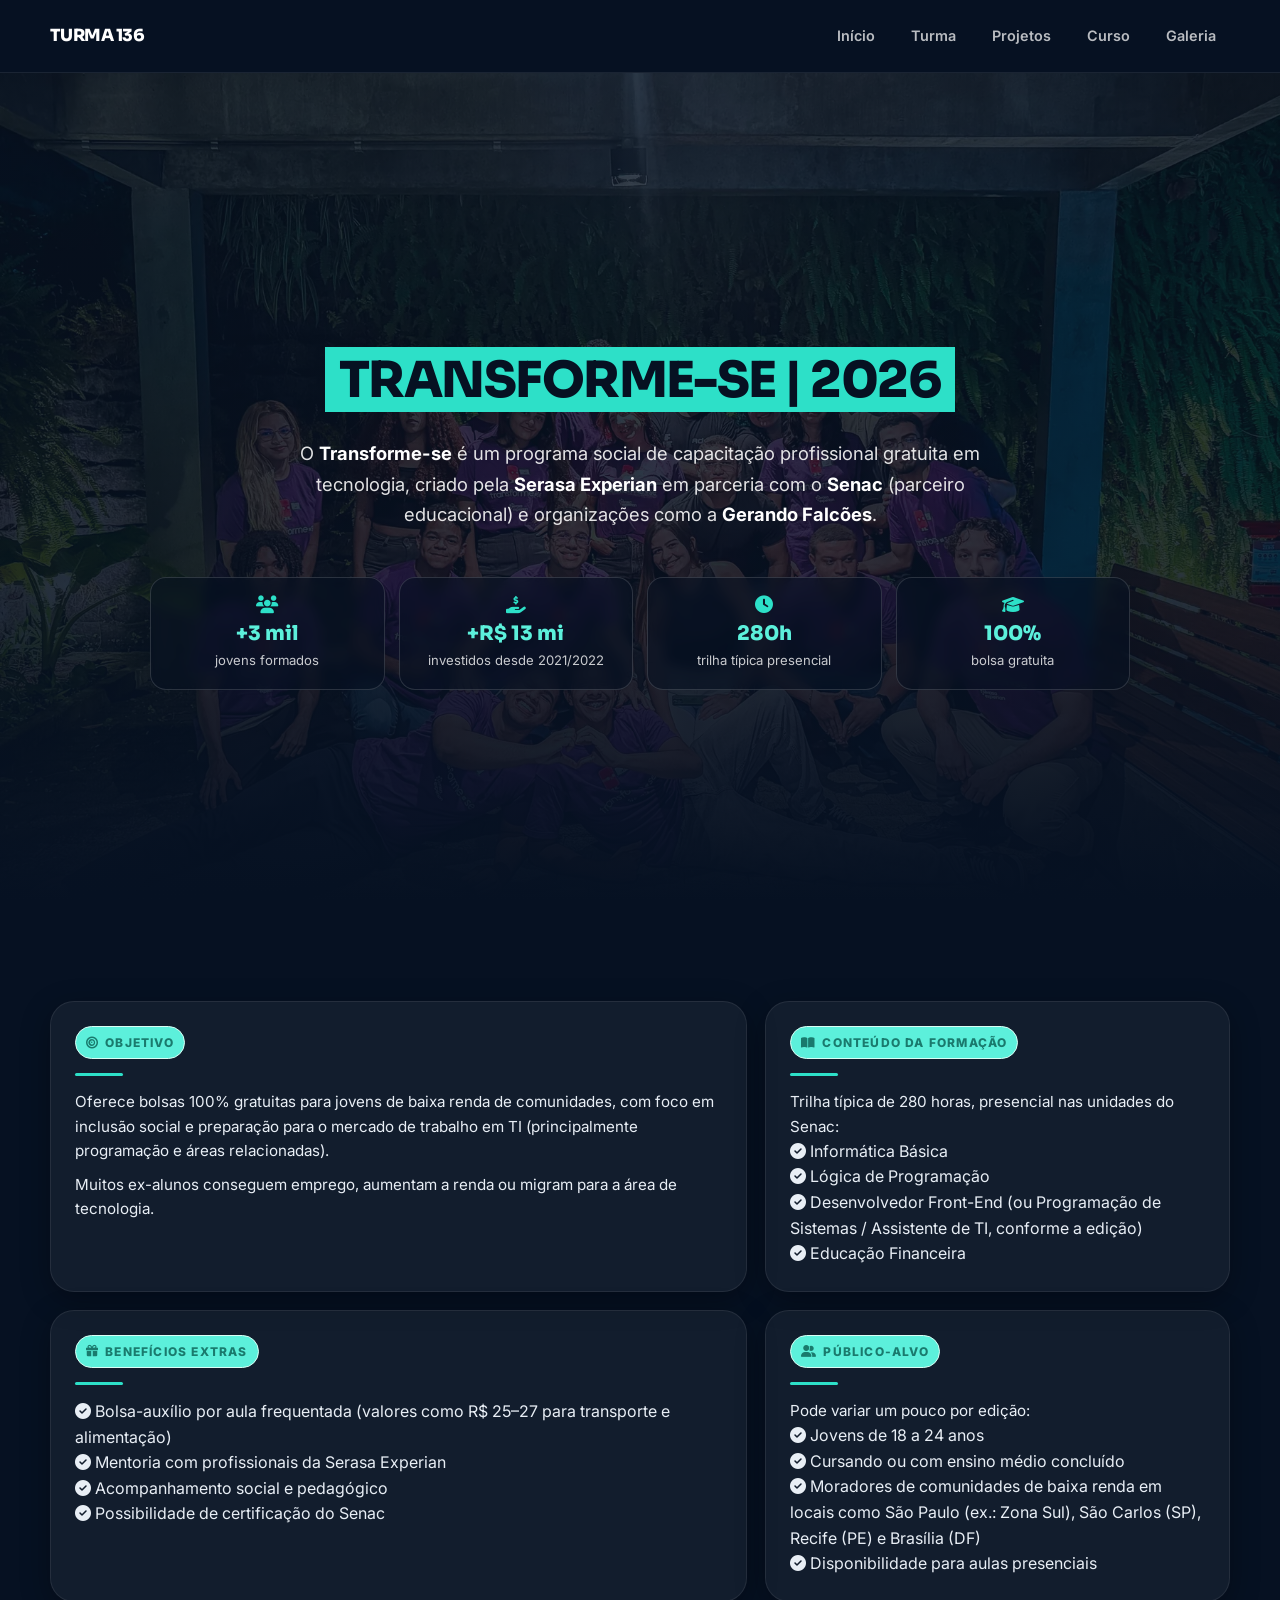
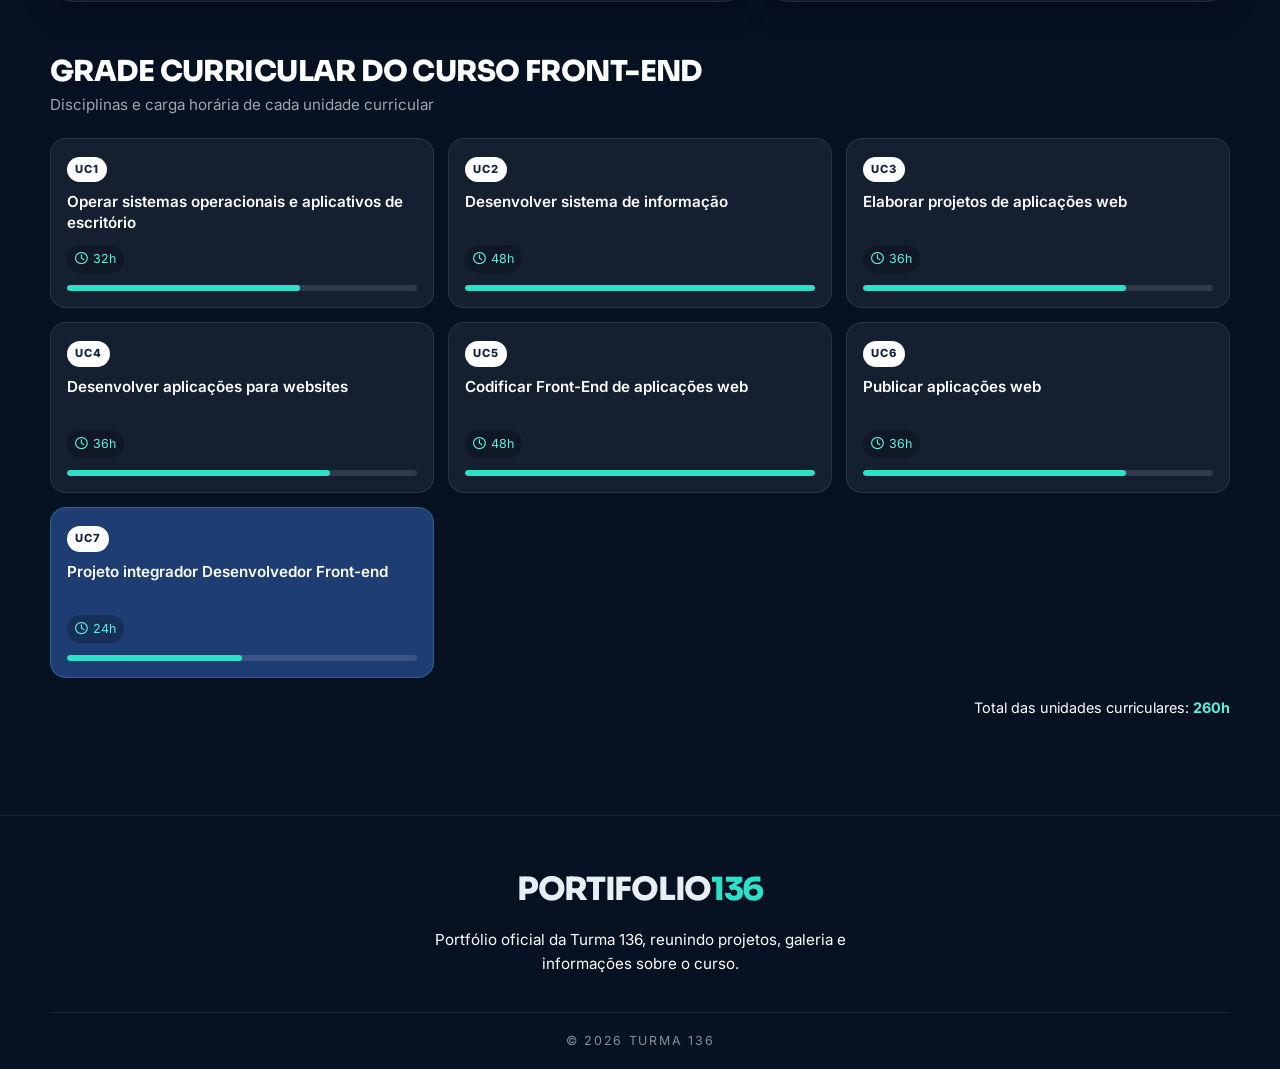
==== commit f6df166e: "Adicionando projetos" ====
--- a/curso.html
+++ b/curso.html
@@ -35,42 +35,46 @@
   <main>
 
     <section id="curso" class="curso">
-      <div class="curso-wrap">
-
-        <div class="curso-header">
-          <span class="curso-tag">O PROJETO</span>
-          <h2 class="curso-titulo">Transforme-se | 2026</h2>
-          <p class="curso-intro">
-            O <strong>Transforme-se</strong> é um programa social de capacitação profissional gratuita em tecnologia,
-            criado pela <strong>Serasa Experian</strong> em parceria com o <strong>Senac</strong> (parceiro
-            educacional)
-            e organizações como a <strong>Gerando Falcões</strong>.
-          </p>
-        </div>
-
-        <!-- Números do programa -->
-        <div class="curso-stats">
-          <div class="stat-card">
-            <i class="fa-solid fa-users"></i>
-            <strong>+3 mil</strong>
-            <span>jovens formados</span>
-          </div>
-          <div class="stat-card">
-            <i class="fa-solid fa-hand-holding-dollar"></i>
-            <strong>+R$ 13 mi</strong>
-            <span>investidos desde ~2021/2022</span>
-          </div>
-          <div class="stat-card">
-            <i class="fa-solid fa-clock"></i>
-            <strong>~280h</strong>
-            <span>trilha típica presencial</span>
-          </div>
-          <div class="stat-card">
-            <i class="fa-solid fa-graduation-cap"></i>
-            <strong>100%</strong>
-            <span>bolsa gratuita</span>
-          </div>
-        </div>
+      <div class="curso-hero">
+        <div class="curso-wrap">
+
+          <div class="curso-header">
+            <h2 class="curso-titulo">Transforme-se | 2026</h2>
+            <p class="curso-intro">
+              O <strong>Transforme-se</strong> é um programa social de capacitação profissional gratuita em tecnologia,
+              criado pela <strong>Serasa Experian</strong> em parceria com o <strong>Senac</strong> (parceiro
+              educacional)
+              e organizações como a <strong>Gerando Falcões</strong>.
+            </p>
+          </div>
+
+          <!-- Números do programa -->
+          <div class="curso-stats">
+            <div class="stat-card">
+              <i class="fa-solid fa-users"></i>
+              <strong>+3 mil</strong>
+              <span>jovens formados</span>
+            </div>
+            <div class="stat-card">
+              <i class="fa-solid fa-hand-holding-dollar"></i>
+              <strong>+R$ 13 mi</strong>
+              <span>investidos desde 2021/2022</span>
+            </div>
+            <div class="stat-card">
+              <i class="fa-solid fa-clock"></i>
+              <strong>280h</strong>
+              <span>trilha típica presencial</span>
+            </div>
+            <div class="stat-card">
+              <i class="fa-solid fa-graduation-cap"></i>
+              <strong>100%</strong>
+              <span>bolsa gratuita</span>
+            </div>
+          </div>
+        </div>
+      </div>
+
+      <div class="curso-wrap curso-conteudo">
 
         <!-- Características -->
         <div class="curso-info">
@@ -90,7 +94,7 @@
           <div class="info-card">
             <span class="info-tag"><i class="fa-solid fa-book-open"></i> Conteúdo da formação</span>
             <div class="divider"></div>
-            <p>Trilha típica de ~280 horas, presencial nas unidades do Senac:</p>
+            <p>Trilha típica de 280 horas, presencial nas unidades do Senac:</p>
             <ul class="info-list">
               <li><i class="fa-solid fa-circle-check"></i> Informática Básica</li>
               <li><i class="fa-solid fa-circle-check"></i> Lógica de Programação</li>
--- a/style/style.css
+++ b/style/style.css
@@ -1,13 +1,23 @@
+/* Turma 136 — Global Styles - TEMA DARK CURSO (replicado) */
 @import url('https://fonts.googleapis.com/css2?family=Inter:wght@400;500;600;700;800&family=Sora:wght@600;700;800&display=swap');
 
 :root {
+  --navy-950: #0A1F35;
+  --navy-900: #122B4A;
+  --navy-800: #1A365D;
+  --navy-700: #234A7A;
+  --navy-600: #2C5A8E;
+  --navy-100: #E8EEF5;
+  --navy-50: #F5F8FC;
+
   --blue-950: #061122;
   --blue-900: #0F2340;
   --blue-800: #16325E;
   --blue-700: #1E3D73;
   --blue-50: #EEF2FB;
 
-  --cyan-600: #1d8173;
+  --cyan-900: #1a7a6d;
+  --cyan-600: #239c8c;
   --cyan-400: #2DE0C8;
   --cyan-300: #5CF0DB;
   --cyan-50: #E6FCF8;
@@ -17,21 +27,18 @@
   --purple-50: #EDE9FF;
 
   --white: #FFFFFF;
-  --off-white: #F7F8FC;
-  --gray-100: #F1F2F6;
-  --gray-200: #E6E8EF;
-  --gray-400: #9AA0B3;
-  --gray-700: #3C4359;
-  --gray-900: #111827;
+  --off-white: #061122;
+  --gray-100: #E8EEF5;
+  --gray-200: #D0DCEB;
+  --gray-400: #8A9BB0;
+  --gray-700: #B8CDD4;
+  --gray-900: #E8F2F5;
 
   --radius-lg: 24px;
   --radius-md: 16px;
   --radius-pill: 999px;
-
-  --shadow-sm: 0 2px 12px rgba(15, 35, 64, 0.06);
-  --shadow-md: 0 8px 30px rgba(15, 35, 64, 0.10);
-  --shadow-glow: 0 0 0 1px rgba(122, 92, 250, 0.08), 0 12px 40px rgba(45, 224, 200, 0.15);
-
+  --shadow-sm: 0 2px 12px rgba(0, 0, 0, 0.20);
+  --shadow-md: 0 8px 30px rgba(0, 0, 0, 0.30);
   --max-w: 1180px;
   --header-h: 72px;
 }
@@ -39,64 +46,63 @@
 *,
 *::before,
 *::after {
-  box-sizing: border-box;
+  box-sizing: border-box
 }
 
 * {
   margin: 0;
-  padding: 0;
+  padding: 0
 }
 
 html {
-  scroll-behavior: smooth;
+  scroll-behavior: smooth
 }
 
 body {
-  font-family: 'Inter', system-ui, -apple-system, Segoe UI, Roboto, sans-serif;
-  background: var(--off-white);
-  color: var(--gray-900);
+  font-family: 'Inter', system-ui, sans-serif;
+  background: var(--blue-950);
+  color: var(--gray-100);
   line-height: 1.6;
   -webkit-font-smoothing: antialiased;
-  text-rendering: optimizeLegibility;
 }
 
 img {
   display: block;
-  max-width: 100%;
+  max-width: 100%
 }
 
 a {
   color: inherit;
-  text-decoration: none;
+  text-decoration: none
 }
 
 ul {
-  list-style: none;
+  list-style: none
 }
 
 ::selection {
   background: var(--cyan-400);
-  color: var(--blue-900);
+  color: var(--blue-950)
 }
 
 .container {
   width: min(calc(100% - 48px), var(--max-w));
-  margin-inline: auto;
+  margin-inline: auto
 }
 
 ::-webkit-scrollbar {
   width: 10px;
-  height: 10px;
+  height: 10px
 }
 
 ::-webkit-scrollbar-thumb {
   background: var(--blue-800);
   border-radius: 999px;
-  border: 2px solid var(--off-white);
+  border: 2px solid var(--blue-950)
 }
 
 ::-webkit-scrollbar-track {
-  background: var(--off-white);
+  background: var(--blue-950)
 }
 
 h1,
@@ -104,8 +110,9 @@
 h3 {
   font-family: 'Sora', 'Inter', sans-serif;
   letter-spacing: -0.02em;
-  line-height: 0.95;
+  line-height: .95;
   text-wrap: balance;
+  color: var(--white)
 }
 
 .divider {
@@ -113,7 +120,7 @@
   height: 3px;
   border-radius: 999px;
   background: var(--cyan-400);
-  margin: 16px auto;
+  margin: 16px auto
 }
 
 .btn {
@@ -123,73 +130,50 @@
   gap: 8px;
   padding: 14px 22px;
   border-radius: var(--radius-pill);
-  font-weight: 600;
-  font-size: 0.95rem;
-  letter-spacing: -0.01em;
+  font-weight: 700;
+  font-size: .95rem;
   transition: transform .18s ease, background .2s ease, color .2s ease, box-shadow .2s ease;
   border: 1.5px solid transparent;
+  letter-spacing: -0.01em
 }
 
 .btn:active {
-  transform: scale(.98);
+  transform: scale(.98)
 }
 
 .btn.primary {
-  background: var(--blue-900);
-  color: var(--white);
-  box-shadow: var(--shadow-sm);
+  background: var(--cyan-400);
+  color: var(--blue-950);
+  box-shadow: var(--shadow-sm)
 }
 
 .btn.primary:hover {
-  background: var(--blue-800);
+  background: var(--cyan-300);
   box-shadow: var(--shadow-md);
-  transform: translateY(-1px);
+  transform: translateY(-1px)
 }
 
 .btn.secondary {
-  background: var(--white);
-  color: var(--blue-900);
-  border-color: var(--gray-200);
+  background: rgba(255, 255, 255, 0.06);
+  color: var(--white);
+  border-color: rgba(255, 255, 255, 0.12)
 }
 
 .btn.secondary:hover {
-  border-color: var(--purple-600);
-  color: var(--purple-600);
-  transform: translateY(-1px);
-}
-
-@media (prefers-reduced-motion: no-preference) {
-
-  .hero-text,
-  .mascot-area,
-  .professora-card,
-  .profile-card,
-  .uc-card,
-  .galeria-item {
-    animation: rise .6s ease both;
-  }
-
-  .profile-card:nth-child(2) {
-    animation-delay: .04s;
-  }
-
-  .profile-card:nth-child(3) {
-    animation-delay: .08s;
-  }
-
-  .profile-card:nth-child(4) {
-    animation-delay: .12s;
-  }
+  background: rgba(255, 255, 255, 0.10);
+  color: var(--white);
+  border-color: var(--cyan-400);
+  transform: translateY(-1px)
 }
 
 @keyframes rise {
   from {
     opacity: 0;
-    transform: translateY(12px);
+    transform: translateY(12px)
   }
 
   to {
     opacity: 1;
-    transform: translateY(0);
+    transform: translateY(0)
   }
 }
--- a/style/curso.css
+++ b/style/curso.css
@@ -1,18 +1,9 @@
 .curso {
   background: var(--blue-950);
   color: var(--white);
-  padding: clamp(56px, 8vw, 96px) 0;
+  padding: 0 0 clamp(56px, 8vw, 96px);
   position: relative;
   overflow: hidden;
-}
-
-.curso::before {
-  content: "";
-  position: absolute;
-  inset: -120px -200px auto auto;
-  width: 560px;
-  height: 560px;
-  display: none;
 }
 
 .curso-wrap {
@@ -21,32 +12,45 @@
   position: relative;
 }
 
+.curso-hero {
+  position: relative;
+  display: flex;
+  align-items: center;
+  min-height: calc(100vh - var(--header-h));
+  min-height: calc(100svh - var(--header-h));
+  padding: clamp(88px, 15vh, 160px) 0 clamp(48px, 8vh, 88px);
+  background:
+    linear-gradient(
+      180deg,
+      rgba(6, 17, 34, 0.74) 0%,
+      rgba(6, 17, 34, 0.82) 62%,
+      var(--blue-950) 100%
+    ),
+    url("../assents/imagens/Turma_curso.webp") center 38% / cover no-repeat;
+}
+
+.curso-hero .curso-wrap {
+  text-align: center;
+}
+
+.curso-conteudo {
+  padding-top: clamp(40px, 6vw, 64px);
+}
+
 .curso-header {
-  max-width: 760px;
-}
-
-.curso-tag {
-  display: inline-flex;
-  padding: 8px 14px;
-  border-radius: var(--radius-pill);
-  background: rgba(45, 224, 200, .10);
-  border: 1px solid rgba(45, 224, 200, .20);
-  color: var(--cyan-400);
-  font-size: .72rem;
-  font-weight: 800;
-  letter-spacing: .14em;
-  text-transform: uppercase;
+  max-width: 820px;
+  margin: 0 auto;
 }
 
 .curso-titulo {
   max-width: 860px;
-  margin-top: 16px;
+  margin: 0 auto;
   display: block;
   font-size: clamp(2rem, 4.5vw, 3.1rem);
   width: fit-content;
   font-weight: 900;
   text-transform: uppercase;
-  line-height: .95;
+  line-height: 0.95;
   letter-spacing: -0.03em;
   background: var(--cyan-400);
   color: var(--blue-950);
@@ -56,11 +60,11 @@
 }
 
 .curso-intro {
-  margin-top: 18px;
-  color: rgba(255, 255, 255, .74);
-  font-size: 1.05rem;
-  line-height: 1.6;
-  max-width: 68ch;
+  margin: 26px auto 0;
+  color: rgba(255, 255, 255, 0.88);
+  font-size: clamp(1rem, 1.7vw, 1.15rem);
+  line-height: 1.65;
+  max-width: 62ch;
 }
 
 .curso-intro strong {
@@ -69,18 +73,20 @@
 }
 
 .curso-stats {
-  margin-top: 36px;
+  margin: 48px auto 0;
+  max-width: 980px;
   display: grid;
   grid-template-columns: repeat(4, minmax(0, 1fr));
   gap: 14px;
 }
 
 .stat-card {
-  background: rgba(255, 255, 255, .06);
-  border: 1px solid rgba(255, 255, 255, .10);
+  background: rgba(6, 17, 34, 0.58);
+  border: 1px solid rgba(255, 255, 255, 0.14);
   border-radius: var(--radius-md);
   padding: 18px 16px;
   backdrop-filter: blur(6px);
+  text-align: center;
 }
 
 .stat-card i {
@@ -92,35 +98,35 @@
 
 .stat-card strong {
   display: block;
-  font-family: 'Sora', sans-serif;
+  font-family: "Sora", sans-serif;
   font-size: 1.25rem;
   font-weight: 800;
   line-height: 1;
-  color: var(--white);
+  color: var(--cyan-300);
 }
 
 .stat-card span {
   display: block;
   margin-top: 6px;
-  font-size: .82rem;
-  color: rgba(255, 255, 255, .66);
+  font-size: 0.82rem;
+  color: rgba(255, 255, 255, 0.78);
 }
 
 .curso-info {
   margin-top: 36px;
   display: grid;
-  grid-template-columns: 1.2fr .8fr;
+  grid-template-columns: 1.2fr 0.8fr;
   gap: 18px;
 }
 
 .info-card,
 .requisitos-card {
-  background: rgba(255, 255, 255, .05);
+  background: rgba(255, 255, 255, 0.05);
   color: var(--gray-100);
   border-radius: var(--radius-lg);
   padding: 24px;
   box-shadow: var(--shadow-md);
-  border: 1px solid rgba(255, 255, 255, .08);
+  border: 1px solid rgba(255, 255, 255, 0.08);
 }
 
 .info-tag,
@@ -128,11 +134,11 @@
   display: inline-flex;
   align-items: center;
   gap: 6px;
-  font-size: .75rem;
+  font-size: 0.75rem;
   font-weight: 800;
-  letter-spacing: .10em;
+  letter-spacing: 0.1em;
   text-transform: uppercase;
-  color: var(--cyan-600);
+  color: var(--cyan-900);
   background: var(--cyan-300);
   border: 1px solid #d9fff5;
   padding: 6px 10px;
@@ -147,10 +153,10 @@
 
 .info-card p {
   color: var(--gray-100);
-  font-size: .95rem;
-}
-
-.info-card p+p {
+  font-size: 0.95rem;
+}
+
+.info-card p + p {
   margin-top: 10px;
 }
 
@@ -164,7 +170,7 @@
   display: flex;
   gap: 10px;
   align-items: flex-start;
-  font-size: .92rem;
+  font-size: 0.92rem;
   color: var(--gray-100);
 }
 
@@ -183,8 +189,8 @@
 
 .grade-sub {
   margin-top: 8px;
-  color: rgba(255, 255, 255, .62);
-  font-size: .95rem;
+  color: rgba(255, 255, 255, 0.62);
+  font-size: 0.95rem;
 }
 
 .grade-grid {
@@ -195,37 +201,39 @@
 }
 
 .uc-card {
-  background: rgba(255, 255, 255, .06);
-  border: 1px solid rgba(255, 255, 255, .10);
+  background: rgba(255, 255, 255, 0.06);
+  border: 1px solid rgba(255, 255, 255, 0.1);
   border-radius: var(--radius-md);
   padding: 16px;
-  transition: transform .2s ease, background .2s ease;
+  transition:
+    transform 0.2s ease,
+    background 0.2s ease;
 }
 
 .uc-card:hover {
   transform: translateY(-2px);
-  background: rgba(255, 255, 255, .09);
+  background: rgba(255, 255, 255, 0.09);
 }
 
 .uc-card.destaque {
   background: var(--blue-700);
-  border-color: rgba(45, 224, 200, .28);
+  border-color: rgba(45, 224, 200, 0.28);
 }
 
 .uc-num {
   display: inline-flex;
   padding: 4px 8px;
   border-radius: 999px;
-  font-size: .70rem;
+  font-size: 0.7rem;
   font-weight: 800;
-  letter-spacing: .08em;
+  letter-spacing: 0.08em;
   background: var(--white);
   color: var(--blue-900);
 }
 
 .uc-nome {
   margin-top: 10px;
-  font-size: .95rem;
+  font-size: 0.95rem;
   font-weight: 600;
   line-height: 1.35;
   min-height: 2.7em;
@@ -237,9 +245,9 @@
   display: inline-flex;
   align-items: center;
   gap: 6px;
-  font-size: .78rem;
+  font-size: 0.78rem;
   color: var(--cyan-300);
-  background: rgba(0, 0, 0, .22);
+  background: rgba(0, 0, 0, 0.22);
   padding: 4px 8px;
   border-radius: 999px;
 }
@@ -247,7 +255,7 @@
 .uc-barra {
   margin-top: 12px;
   height: 6px;
-  background: rgba(255, 255, 255, .12);
+  background: rgba(255, 255, 255, 0.12);
   border-radius: 999px;
   overflow: hidden;
 }
@@ -264,7 +272,7 @@
   margin-top: 18px;
   text-align: right;
   color: rgb(255, 255, 255);
-  font-size: .9rem;
+  font-size: 0.9rem;
 }
 
 .grade-total strong {
@@ -286,6 +294,14 @@
 }
 
 @media (max-width: 560px) {
+  .curso-hero {
+    padding: 72px 0 48px;
+  }
+
+  .curso-stats {
+    margin-top: 36px;
+  }
+
   .grade-grid {
     grid-template-columns: 1fr;
   }
@@ -294,4 +310,4 @@
     font-size: clamp(1.8rem, 8vw, 2.4rem);
     padding: 8px 10px 6px;
   }
-}+}
